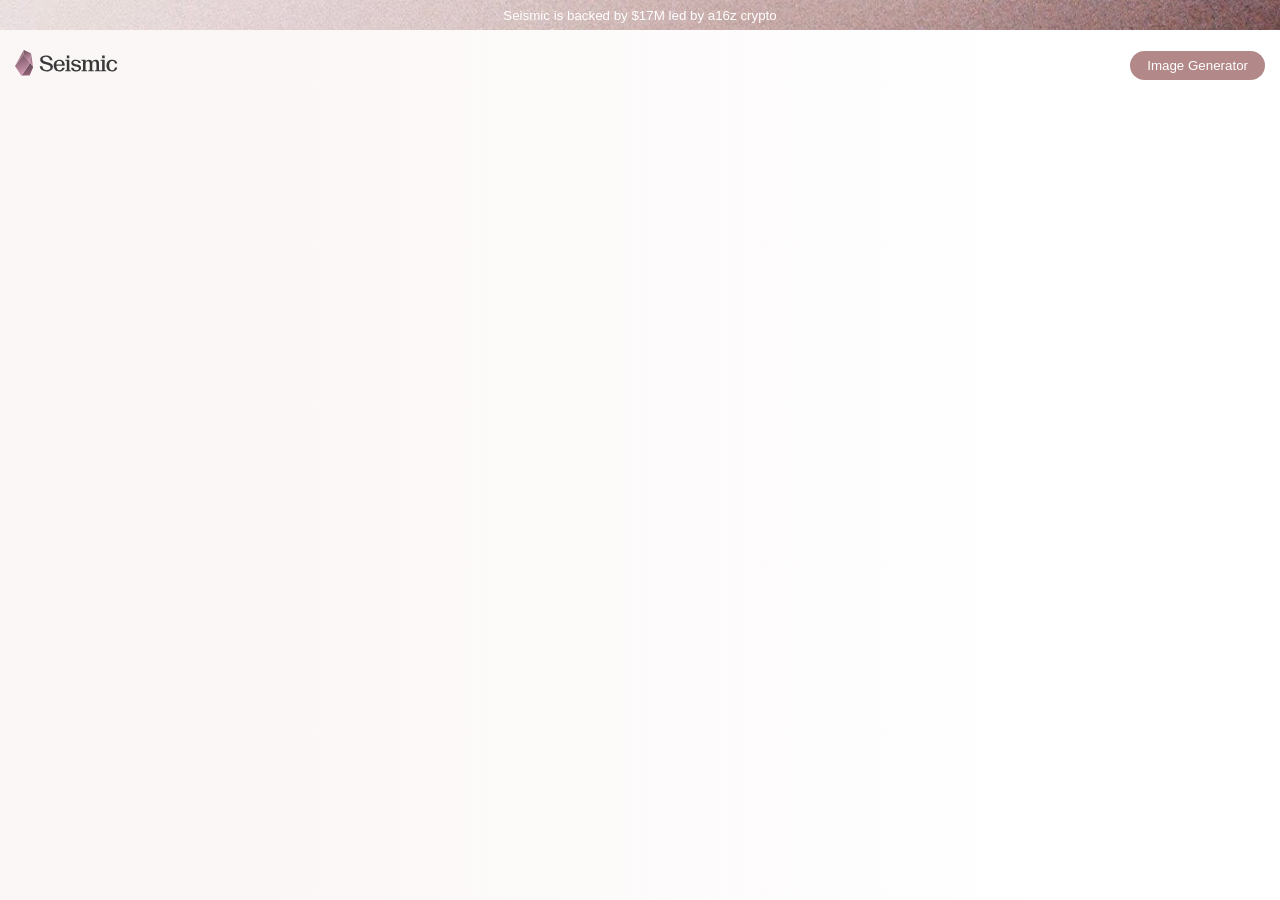
==== index.html @ 86ee7f0e "first commit made by toba" ====
<!DOCTYPE html>
<html lang="en">
<head>
    <meta charset="UTF-8">
    <meta name="viewport" content="width=device-width, initial-scale=1.0">
    <title>Seismic</title>
    <link rel="stylesheet" href="styles.css">
</head>
<body>
    <header >
       <div class="top_head">
            Seismic is backed by $17M led by a16z crypto
        </div>
        <div class="main_head">
            <div class="left">
                <div class="logo">
                    <img src="log.svg" alt="logo">
                </div>
            </div>
            <div class="right">
                <a href="generator.html">
                    <button>Image Generator</button>
                </a>
            </div>
        </div>
    </header>
</body>
<script src="script.js"></script>
</html>
---- styles.css ----
*{
    margin: 0;
    padding: 0;
    font-family: "Suisseworks Webs", Georgia, sans-serif;
}

body{
    background: linear-gradient(90deg, rgba(165, 42, 42, 0.039) 20%, white 80%);
    display: flex;
    height: screen;
}
header{
    width: 100%;
}
.top_head{
    background-repeat: no-repeat;
    background-attachment: fixed;
    background-position: center;
    background-size: cover;
    box-sizing: border-box;
    width: 100%;
    text-align: center;
    color: white;
    font-size: smaller;
    justify-content: center;
    align-content: center;
    border: 0;
    cursor: pointer;
    height: 30px;
    background-image: url("head_bg.avif");
}
.main_head{
    padding-block-start: 20px;
    padding-inline: 15px;
    display: flex;
    align-items: center;
    justify-content: space-between;
}

.left img{
    width: 70%;
}

.right button{
    border: none;
    color: white;
    padding-inline: 17px;
    padding-block: 7px;
    border-radius: 20px;
    cursor: pointer;
    background: rgba(148, 88, 88, 0.708);
    transition: all ease-in-out ;
}

.right button:hover{
    background: rgb(148, 88, 88);
}
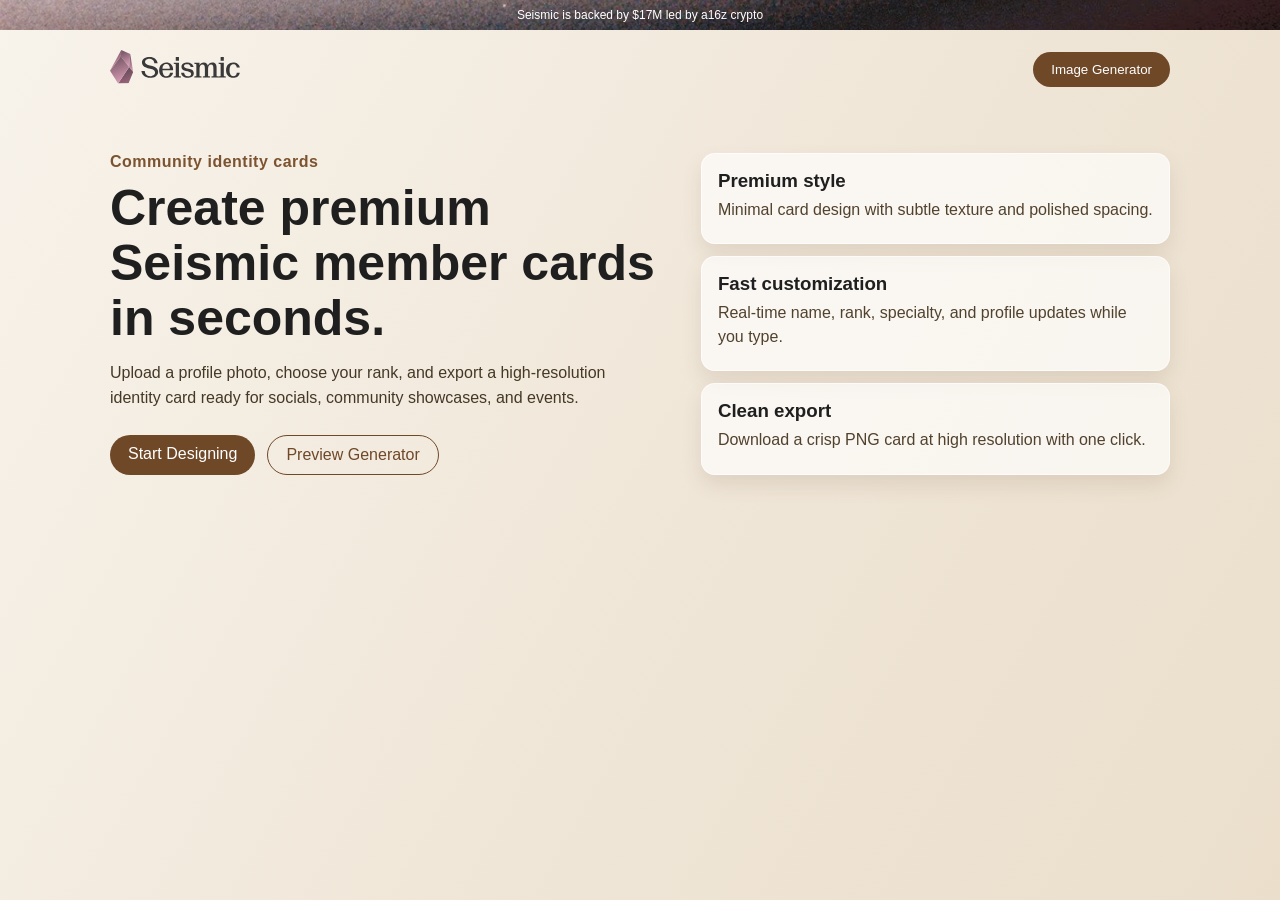
==== commit aedc42dd: "Redesign generator card UI and improve download flow" ====
--- a/index.html
+++ b/index.html
@@ -1,29 +1,60 @@
-<!DOCTYPE html>
-<html lang="en">
-<head>
-    <meta charset="UTF-8">
-    <meta name="viewport" content="width=device-width, initial-scale=1.0">
-    <title>Seismic</title>
-    <link rel="stylesheet" href="styles.css">
-</head>
-<body>
-    <header >
-       <div class="top_head">
-            Seismic is backed by $17M led by a16z crypto
-        </div>
-        <div class="main_head">
-            <div class="left">
-                <div class="logo">
-                    <img src="log.svg" alt="logo">
-                </div>
-            </div>
-            <div class="right">
-                <a href="generator.html">
-                    <button>Image Generator</button>
-                </a>
-            </div>
-        </div>
-    </header>
-</body>
-<script src="script.js"></script>
-</html>+<!DOCTYPE html>
+<html lang="en">
+<head>
+    <meta charset="UTF-8">
+    <meta name="viewport" content="width=device-width, initial-scale=1.0">
+    <title>Seismic</title>
+    <link rel="stylesheet" href="styles.css">
+</head>
+<body>
+    <header>
+       <div class="top_head">
+            Seismic is backed by $17M led by a16z crypto
+        </div>
+        <div class="main_head">
+            <div class="left">
+                <div class="logo">
+                    <img src="log.svg" alt="logo">
+                </div>
+            </div>
+            <div class="right">
+                <a href="generator.html">
+                    <button type="button">Image Generator</button>
+                </a>
+            </div>
+        </div>
+    </header>
+
+    <main class="hero">
+        <section class="hero_content">
+            <p class="eyebrow">Community identity cards</p>
+            <h1>Create premium Seismic member cards in seconds.</h1>
+            <p class="description">
+                Upload a profile photo, choose your rank, and export a high-resolution identity card ready for socials,
+                community showcases, and events.
+            </p>
+            <div class="hero_actions">
+                <a href="generator.html" class="btn_primary">Start Designing</a>
+                <a href="generator.html" class="btn_secondary">Preview Generator</a>
+            </div>
+        </section>
+
+        <section class="features">
+            <article>
+                <h3>Premium style</h3>
+                <p>Minimal card design with subtle texture and polished spacing.</p>
+            </article>
+            <article>
+                <h3>Fast customization</h3>
+                <p>Real-time name, rank, specialty, and profile updates while you type.</p>
+            </article>
+            <article>
+                <h3>Clean export</h3>
+                <p>Download a crisp PNG card at high resolution with one click.</p>
+            </article>
+        </section>
+    </main>
+
+    <script src="script.js"></script>
+</body>
+</html>
--- a/styles.css
+++ b/styles.css
@@ -1,57 +1,143 @@
-*{
-    margin: 0;
-    padding: 0;
-    font-family: "Suisseworks Webs", Georgia, sans-serif;
-}
-
-body{
-    background: linear-gradient(90deg, rgba(165, 42, 42, 0.039) 20%, white 80%);
-    display: flex;
-    height: screen;
-}
-header{
-    width: 100%;
-}
-.top_head{
-    background-repeat: no-repeat;
-    background-attachment: fixed;
-    background-position: center;
-    background-size: cover;
-    box-sizing: border-box;
-    width: 100%;
-    text-align: center;
-    color: white;
-    font-size: smaller;
-    justify-content: center;
-    align-content: center;
-    border: 0;
-    cursor: pointer;
-    height: 30px;
-    background-image: url("head_bg.avif");
-}
-.main_head{
-    padding-block-start: 20px;
-    padding-inline: 15px;
-    display: flex;
-    align-items: center;
-    justify-content: space-between;
-}
-
-.left img{
-    width: 70%;
-}
-
-.right button{
-    border: none;
-    color: white;
-    padding-inline: 17px;
-    padding-block: 7px;
-    border-radius: 20px;
-    cursor: pointer;
-    background: rgba(148, 88, 88, 0.708);
-    transition: all ease-in-out ;
-}
-
-.right button:hover{
-    background: rgb(148, 88, 88);
-}+* {
+    margin: 0;
+    padding: 0;
+    font-family: "Suisseworks Webs", Georgia, sans-serif;
+    box-sizing: border-box;
+}
+
+body {
+    background: linear-gradient(120deg, #f8f3eb 0%, #efe5d6 60%, #ebdfcc 100%);
+    min-height: 100vh;
+    color: #1f1f1f;
+}
+
+header {
+    width: 100%;
+}
+
+.top_head {
+    background-repeat: no-repeat;
+    background-position: center;
+    background-size: cover;
+    width: 100%;
+    text-align: center;
+    color: white;
+    font-size: 12px;
+    display: flex;
+    justify-content: center;
+    align-items: center;
+    height: 30px;
+    background-image: url("head_bg.avif");
+}
+
+.main_head {
+    padding: 20px 20px 0;
+    display: flex;
+    align-items: center;
+    justify-content: space-between;
+    max-width: 1100px;
+    margin: 0 auto;
+}
+
+.left img {
+    width: 132px;
+}
+
+.right button,
+.btn_primary,
+.btn_secondary {
+    border: none;
+    color: white;
+    padding: 10px 18px;
+    border-radius: 24px;
+    cursor: pointer;
+    text-decoration: none;
+    display: inline-block;
+    transition: all ease-in-out 0.2s;
+}
+
+.right button,
+.btn_primary {
+    background: #6f4828;
+}
+
+.right button:hover,
+.btn_primary:hover {
+    background: #55351b;
+}
+
+.hero {
+    max-width: 1100px;
+    margin: 0 auto;
+    padding: 64px 20px 50px;
+    display: grid;
+    grid-template-columns: 1.2fr 1fr;
+    gap: 28px;
+}
+
+.eyebrow {
+    color: #7c5330;
+    font-weight: 700;
+    margin-bottom: 10px;
+    letter-spacing: 0.5px;
+}
+
+.hero_content h1 {
+    font-size: clamp(30px, 5vw, 50px);
+    line-height: 1.1;
+    margin-bottom: 14px;
+}
+
+.description {
+    max-width: 60ch;
+    line-height: 1.6;
+    color: #453826;
+}
+
+.hero_actions {
+    margin-top: 24px;
+    display: flex;
+    gap: 12px;
+}
+
+.btn_secondary {
+    background: transparent;
+    border: 1px solid #6f4828;
+    color: #6f4828;
+}
+
+.btn_secondary:hover {
+    background: rgba(111, 72, 40, 0.1);
+}
+
+.features {
+    display: grid;
+    gap: 12px;
+}
+
+.features article {
+    padding: 16px;
+    border-radius: 14px;
+    background: rgba(255, 255, 255, 0.65);
+    border: 1px solid rgba(255, 255, 255, 0.65);
+    box-shadow: 0 10px 20px rgba(99, 69, 39, 0.12);
+}
+
+.features h3 {
+    margin-bottom: 6px;
+}
+
+.features p {
+    color: #51422e;
+    line-height: 1.45;
+}
+
+@media (max-width: 820px) {
+    .hero {
+        grid-template-columns: 1fr;
+    }
+
+    .hero_actions {
+        flex-wrap: wrap;
+    }
+}
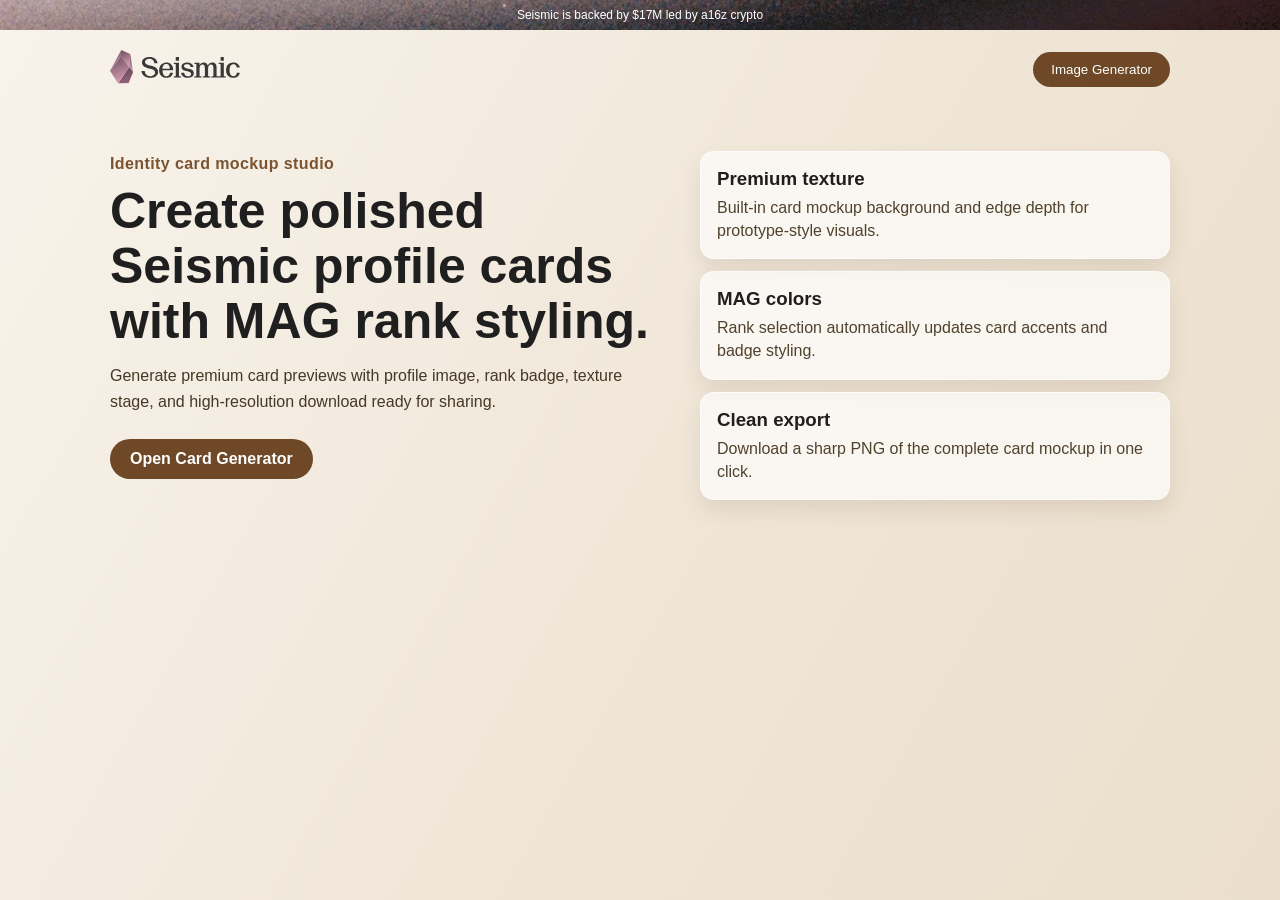
==== commit a4081926: "Redesign generator card mockup with texture, accessories, and robust export" ====
--- a/index.html
+++ b/index.html
@@ -27,34 +27,30 @@
 
     <main class="hero">
         <section class="hero_content">
-            <p class="eyebrow">Community identity cards</p>
-            <h1>Create premium Seismic member cards in seconds.</h1>
-            <p class="description">
-                Upload a profile photo, choose your rank, and export a high-resolution identity card ready for socials,
-                community showcases, and events.
+            <p class="eyebrow">Identity card mockup studio</p>
+            <h1>Create polished Seismic profile cards with MAG rank styling.</h1>
+            <p>
+                Generate premium card previews with profile image, rank badge, texture stage,
+                and high-resolution download ready for sharing.
             </p>
-            <div class="hero_actions">
-                <a href="generator.html" class="btn_primary">Start Designing</a>
-                <a href="generator.html" class="btn_secondary">Preview Generator</a>
-            </div>
+            <a href="generator.html" class="cta">Open Card Generator</a>
         </section>
 
-        <section class="features">
+        <section class="feature_grid">
             <article>
-                <h3>Premium style</h3>
-                <p>Minimal card design with subtle texture and polished spacing.</p>
+                <h3>Premium texture</h3>
+                <p>Built-in card mockup background and edge depth for prototype-style visuals.</p>
             </article>
             <article>
-                <h3>Fast customization</h3>
-                <p>Real-time name, rank, specialty, and profile updates while you type.</p>
+                <h3>MAG colors</h3>
+                <p>Rank selection automatically updates card accents and badge styling.</p>
             </article>
             <article>
                 <h3>Clean export</h3>
-                <p>Download a crisp PNG card at high resolution with one click.</p>
+                <p>Download a sharp PNG of the complete card mockup in one click.</p>
             </article>
         </section>
     </main>
-
-    <script src="script.js"></script>
 </body>
+<script src="script.js"></script>
 </html>
--- a/styles.css
+++ b/styles.css
@@ -43,43 +43,34 @@
     width: 132px;
 }
 
-.right button,
-.btn_primary,
-.btn_secondary {
+.right button {
     border: none;
     color: white;
     padding: 10px 18px;
     border-radius: 24px;
     cursor: pointer;
-    text-decoration: none;
-    display: inline-block;
+    background: #6f4828;
     transition: all ease-in-out 0.2s;
 }
 
-.right button,
-.btn_primary {
-    background: #6f4828;
-}
-
-.right button:hover,
-.btn_primary:hover {
+.right button:hover {
     background: #55351b;
 }
 
 .hero {
     max-width: 1100px;
     margin: 0 auto;
-    padding: 64px 20px 50px;
+    padding: 62px 20px 50px;
     display: grid;
+    gap: 26px;
     grid-template-columns: 1.2fr 1fr;
-    gap: 28px;
 }
 
-.eyebrow {
+.hero_content .eyebrow {
     color: #7c5330;
     font-weight: 700;
-    margin-bottom: 10px;
-    letter-spacing: 0.5px;
+    letter-spacing: 0.4px;
+    margin-bottom: 8px;
 }
 
 .hero_content h1 {
@@ -88,34 +79,29 @@
     margin-bottom: 14px;
 }
 
-.description {
+.hero_content p {
+    color: #453826;
     max-width: 60ch;
     line-height: 1.6;
-    color: #453826;
 }
 
-.hero_actions {
+.cta {
     margin-top: 24px;
-    display: flex;
-    gap: 12px;
+    display: inline-block;
+    text-decoration: none;
+    color: #fff;
+    background: #6f4828;
+    padding: 11px 20px;
+    border-radius: 24px;
+    font-weight: 700;
 }
 
-.btn_secondary {
-    background: transparent;
-    border: 1px solid #6f4828;
-    color: #6f4828;
-}
-
-.btn_secondary:hover {
-    background: rgba(111, 72, 40, 0.1);
-}
-
-.features {
+.feature_grid {
     display: grid;
     gap: 12px;
 }
 
-.features article {
+.feature_grid article {
     padding: 16px;
     border-radius: 14px;
     background: rgba(255, 255, 255, 0.65);
@@ -123,11 +109,11 @@
     box-shadow: 0 10px 20px rgba(99, 69, 39, 0.12);
 }
 
-.features h3 {
+.feature_grid h3 {
     margin-bottom: 6px;
 }
 
-.features p {
+.feature_grid p {
     color: #51422e;
     line-height: 1.45;
 }
@@ -136,8 +122,4 @@
     .hero {
         grid-template-columns: 1fr;
     }
-
-    .hero_actions {
-        flex-wrap: wrap;
-    }
 }
